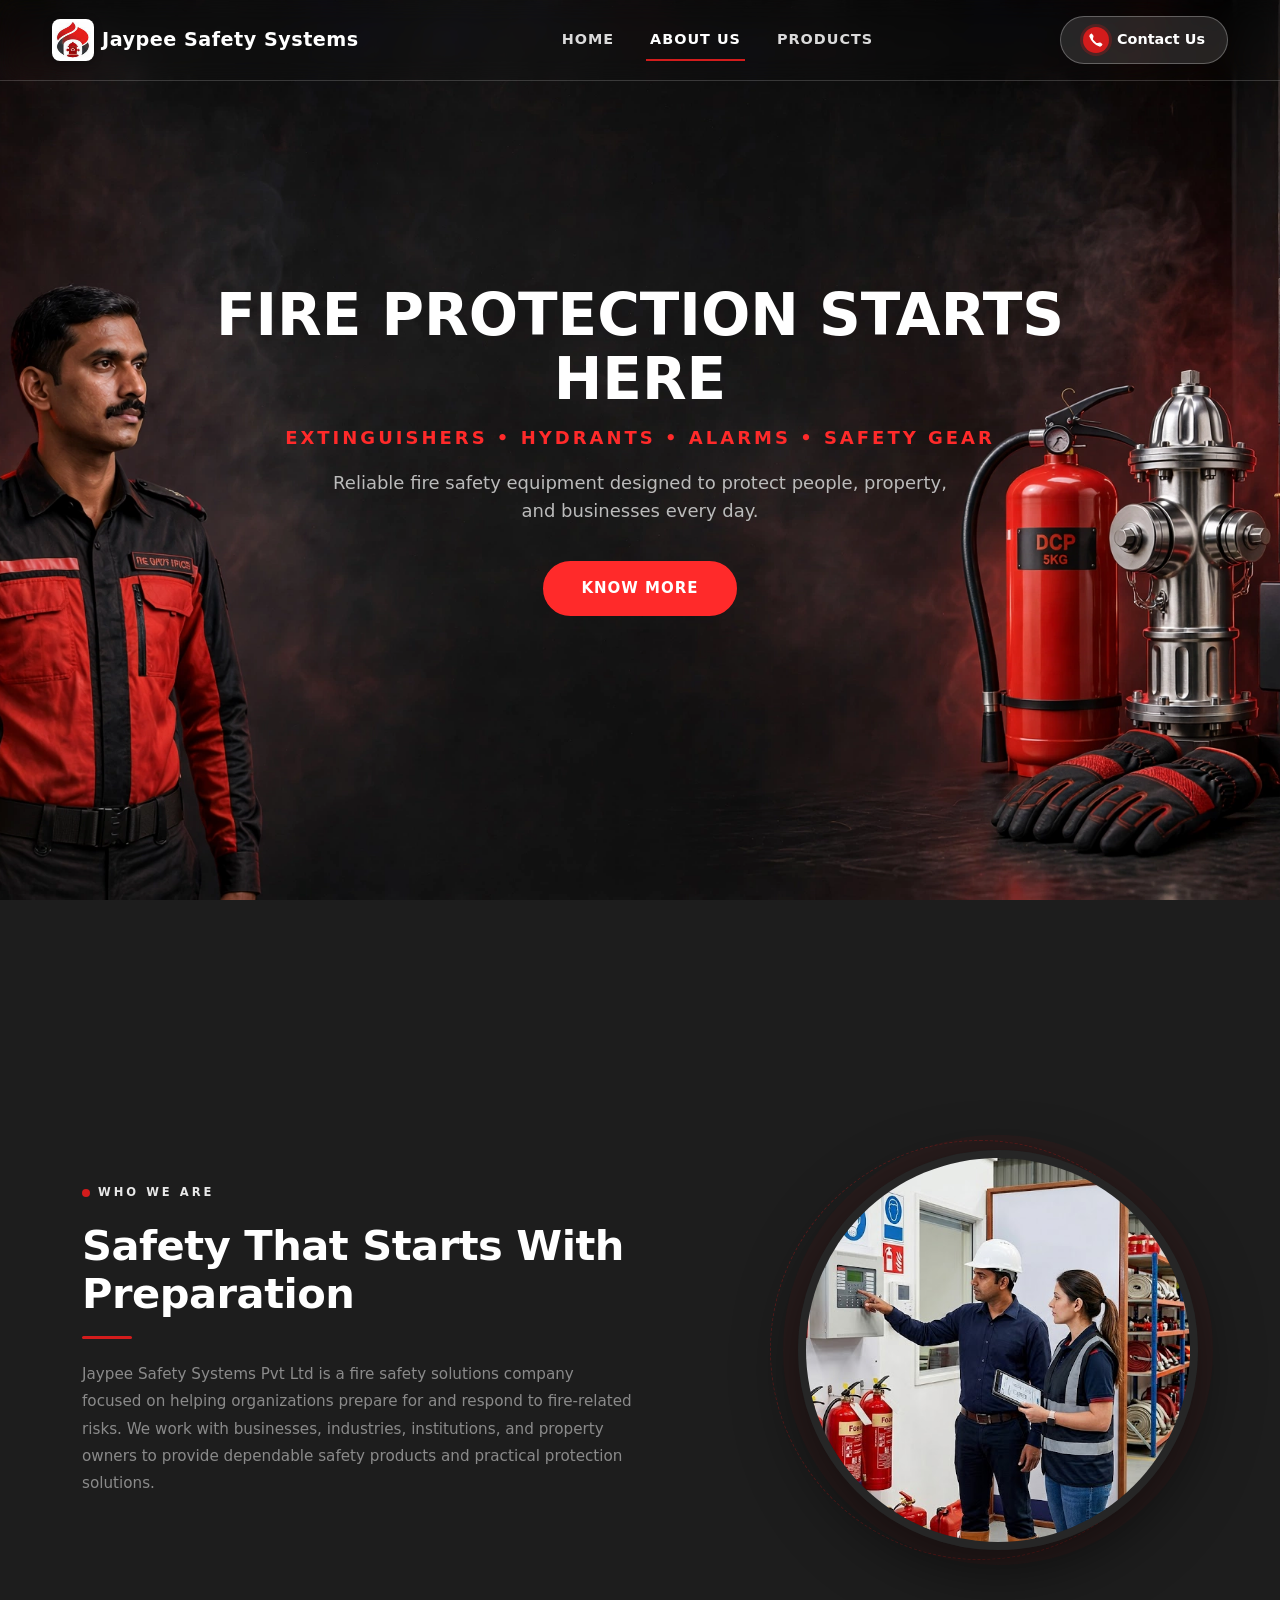
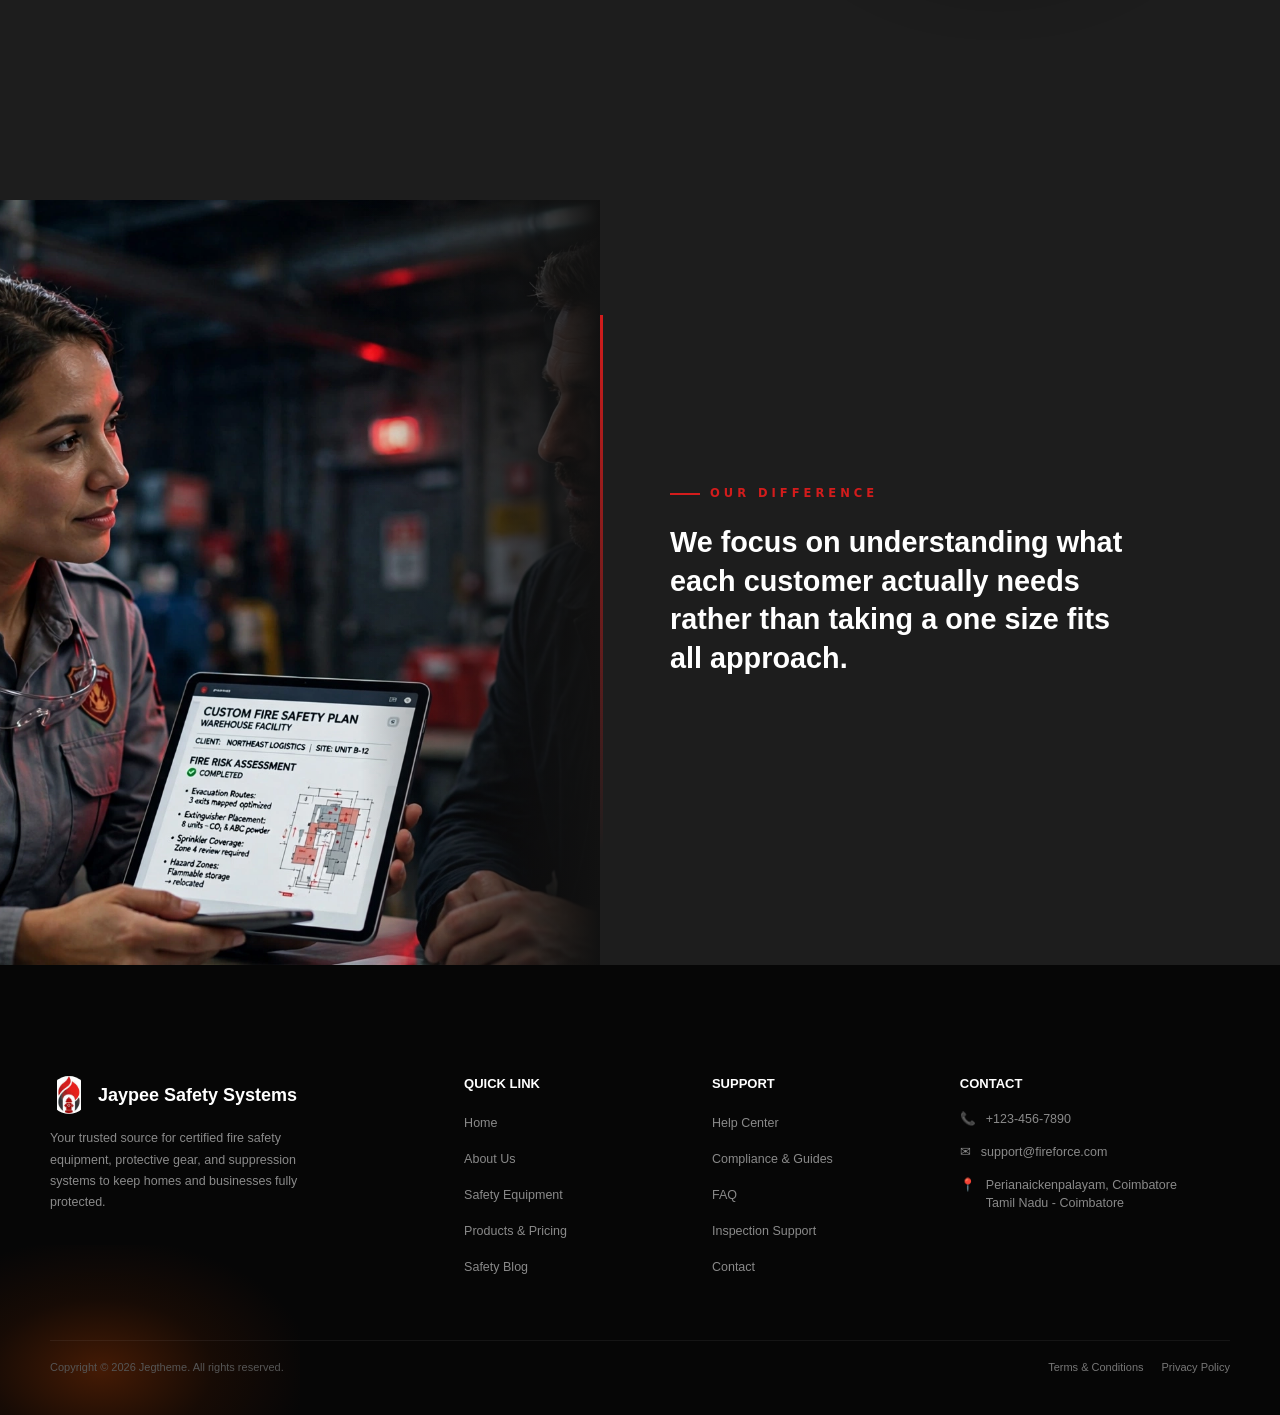
==== About/about.html @ 29f5622a "first commit" ====
<!DOCTYPE html>
<html lang="en">
<head>
    <meta charset="UTF-8">
    <meta name="viewport" content="width=device-width, initial-scale=1.0">
    <link href="https://cdn.jsdelivr.net/npm/bootstrap@5.0.2/dist/css/bootstrap.min.css" rel="stylesheet" integrity="sha384-EVSTQN3/azprG1Anm3QDgpJLIm9Nao0Yz1ztcQTwFspd3yD65VohhpuuCOmLASjC" crossorigin="anonymous">
    <title>About Us</title>
    <link rel="stylesheet" href="about.css">
    <link rel="icon" href="logo.png">
    <link rel="stylesheet" href="script.css">

</head>
<body>
      <script src="https://cdn.jsdelivr.net/npm/bootstrap@5.0.2/dist/js/bootstrap.bundle.min.js" integrity="sha384-MrcW6ZMFYlzcLA8Nl+NtUVF0sA7MsXsP1UyJoMp4YLEuNSfAP+JcXn/tWtIaxVXM" crossorigin="anonymous"></script>


      <nav class="navbar navbar-expand-lg bg-body-tertiary">
    <div class="container-fluid">

        <!-- Logo + Title -->
        <a class="navbar-brand d-flex align-items-center" href="../index.html">
            <img src="logo.png" alt="Logo" width="40" height="40">
            <span class="ms-2">Jaypee Safety Systems</span>
        </a>

        <button class="navbar-toggler" type="button"
            data-bs-toggle="collapse"
            data-bs-target="#navbarSupportedContent">
            <span class="navbar-toggler-icon"></span>
        </button>

        <div class="collapse navbar-collapse" id="navbarSupportedContent">

         <!-- In NAVBAR - same on all 3 pages -->
<ul class="navbar-nav mx-auto">
<li class="nav-item">
    <a class="nav-link" href="../index.html">Home</a>
</li>
  <li class="nav-item"><a class="nav-link active" href="#">About Us</a></li>
<a class="nav-link" href="../Product/product.html">Products</a>
</ul>

            <!-- Contact Button with Phone Icon on Left -->
            <a href="tel:+911234567890" class="btn-contact">
                <svg xmlns="http://www.w3.org/2000/svg" width="16" height="16" fill="currentColor" viewBox="0 0 16 16">
                  <path d="M3.654 1.328a.678.678 0 0 0-1.015-.063L1.605 2.3c-.483.484-.661 1.169-.45 1.77a17.6 17.6 0 0 0 4.168 6.608 17.6 17.6 0 0 0 6.608 4.168c.601.211 1.286.033 1.77-.45l1.034-1.034a.678.678 0 0 0-.063-1.015l-2.307-1.794a.68.68 0 0 0-.58-.122l-2.19.547a1.75 1.75 0 0 1-1.657-.459L5.482 8.062a1.75 1.75 0 0 1-.46-1.657l.548-2.19a.68.68 0 0 0-.122-.58z"/>
                </svg>
                Contact Us
            </a>

        </div>
    </div>
</nav>


<section class="wrw">

    <h2>FIRE PROTECTION STARTS HERE</h2>
    <h3>Extinguishers • Hydrants • Alarms • Safety Gear</h3>
    <p>Reliable fire safety equipment designed to protect people, property, and businesses every day.</p>
    
    <button>Know More</button>

</section>

<section class="wrw2">

      
        <div class="row">
            <div class="st1">
    <h2>WHO WE ARE</h2>
    <h4>Safety That Starts With Preparation</h4>
    <p>Jaypee Safety Systems Pvt Ltd is a fire safety solutions company<br> focused on helping organizations prepare for and respond to fire-related risks. We work with businesses, industries, institutions, and property owners to provide dependable safety products and practical protection solutions.</p>
  </div>
   <div class="st2">
  <img src="works.jpg">
  </div>
        </div>
</section>

<section class="wrw3">
  <div class="row1">
  <div class="our1">
  <img src="client.webp">
  </div>
  <div class="our2">
    <h3>OUR DIFFERENCE</h3>
    <pre>We focus on understanding what each customer actually needs rather than taking a one size fits all approach.
</pre>
  </div>
  </div>
</section>


<section class="final">
    <div class="footer-container">
    
    <!-- Brand Info -->
    <div class="footer-col brand-col">
      <div class="logo">
        <img src="logo.png" alt="">
        <span class="logo-text">Jaypee Safety Systems</span>
      </div>
      <p class="brand-description">
        Your trusted source for certified fire safety equipment, protective gear, and suppression systems to keep homes and businesses fully protected.
      </p>
    </div>

    <!-- Quick Links -->
    <div class="footer-col">
      <h4 class="footer-title">QUICK LINK</h4>
      <ul class="footer-links">
        <li><a href="#home">Home</a></li>
        <li><a href="#about">About Us</a></li>
        <li><a href="#equipment">Safety Equipment</a></li>
        <li><a href="#pricing">Products & Pricing</a></li>
        <li><a href="#blog">Safety Blog</a></li>
      </ul>
    </div>

    <!-- Support Links -->
    <div class="footer-col">
      <h4 class="footer-title">SUPPORT</h4>
      <ul class="footer-links">
        <li><a href="#help">Help Center</a></li>
        <li><a href="#certification">Compliance & Guides</a></li>
        <li><a href="#faq">FAQ</a></li>
        <li><a href="#maintenance">Inspection Support</a></li>
        <li><a href="#contact">Contact</a></li>
      </ul>
    </div>

    <!-- Contact Info -->
    <div class="footer-col contact-col">
      <h4 class="footer-title">CONTACT</h4>
      <ul class="contact-info">
        <li>
          <span class="info-icon">&#128222;</span>
          <a href="tel:+1234567890">+123-456-7890</a>
        </li>
        <li>
          <span class="info-icon">&#9993;</span>
          <a href="mailto:support@fireforce.com">support@fireforce.com</a>
        </li>
        <li>
          <span class="info-icon">&#128205;</span>
          <span> Perianaickenpalayam, Coimbatore<br>Tamil Nadu - Coimbatore</span>
        </li>
      </ul>
    </div>

  </div>

  <!-- Bottom Bar -->
  <div class="footer-bottom">
    <p>Copyright &copy; 2026 Jegtheme. All rights reserved.</p>
    <div class="bottom-links">
      <a href="#terms">Terms &amp; Conditions</a>
      <a href="#privacy">Privacy Policy</a>
    </div>
  </div>
</section>

<script>

 const currentPage = window.location.pathname.split("/").pop();
  document.querySelectorAll('.navbar-nav .nav-link').forEach(link => {
    if(link.getAttribute('href').includes(currentPage)){
      document.querySelector('.nav-link.active')?.classList.remove('active');
      link.classList.add('active');
    }
  });

</script>


<script src="js/about-us.js"></script>

    
</body>
</html>
---- About/about.css ----
*{
  margin: 0;
  padding: 0;
  box-sizing: border-box;
}

.wrw {
  position: relative;
  width: 100%;
  min-height: 100vh;
  min-height: 100dvh; /* fixes mobile */
  background-image: url('hero-bg.webp');
  background-size: cover;
  background-position: center center;
  background-repeat: no-repeat;

  display: flex;
  flex-direction: column;
  justify-content: center;
  align-items: center;
  text-align: center;
  padding: 100px 50px;
}

/* Laptop */
@media (max-width: 1024px) {
  .wrw {
    background-position: center;
    padding: 80px 30px;
  }
}

/* Tablet / Mobile */
@media (max-width: 768px) {
  .wrw {
    min-height: 75vh;
    height: auto;
    padding: 80px 20px 60px;
    background-position: 65% center; /* focus on subject */
  }
}

/* Small phone */
@media (max-width: 480px) {
  .wrw {
    min-height: 60vh;
    padding: 60px 16px 40px;
    background-position: 70% center;
  }
}

/* Dark overlay with fade */
.wrw::before {
  content: "";
  position: absolute;
  inset: 0;
  background:transparent;
  z-index: 1;
}

.wrw h2, .wrw h3, .wrw p, .wrw button {
  position: relative;
  z-index: 2;
  opacity: 0;
}

/* Staggered animations */
.wrw h2 {
  color: #fff;
  font-size: clamp(32px, 5vw, 58px);
  font-weight: 800;
  line-height: 1.1;
  text-transform: uppercase;
  margin: 0 0 15px 0;
  max-width: 900px;
  animation: fadeUp 0.8s ease 0.2s forwards;
}

.wrw h3 {
  color: #ff2a2a;
  font-size: clamp(14px, 2vw, 18px);
  font-weight: 600;
  letter-spacing: 3px;
  text-transform: uppercase;
  margin: 0 0 20px 0;
  animation: fadeUp 0.8s ease 0.4s forwards;
}

.wrw p {
  color: #bbbbbb;
  font-size: clamp(15px, 1.8vw, 18px);
  line-height: 1.6;
  max-width: 650px;
  margin: 0 0 35px 0;
  animation: fadeUp 0.8s ease 0.6s forwards;
}

.wrw button {
  background: #ff2a2a;
  color: #fff;
  border: 2px solid #ff2a2a;
  padding: 14px 36px;
  font-size: 15px;
  font-weight: 700;
  letter-spacing: 1px;
  text-transform: uppercase;
  border-radius: 50px;
  cursor: pointer;
  transition: all 0.3s ease;
  animation: fadeUp 0.8s ease 0.8s forwards, pulseBtn 2s infinite 1.5s;
}

.wrw button:hover {
  background: transparent;
  color: #ff2a2a;
  transform: translateY(-3px) scale(1.05);
  box-shadow: 0 15px 30px rgba(255, 42, 42, 0.4);
}

/* KEYFRAMES */
@keyframes fadeUp {
  from {
    opacity: 0;
    transform: translateY(40px);
  }
  to {
    opacity: 1;
    transform: translateY(0);
  }
}

@keyframes bgZoom {
  from { background-size: 100%; }
  to { background-size: 110%; }
}

@keyframes overlayFade {
  from { opacity: 0; }
  to { opacity: 1; }
}

@keyframes pulseBtn {
  0% { box-shadow: 0 0 0 0 rgba(255, 42, 42, 0.7); }
  70% { box-shadow: 0 0 0 15px rgba(255, 42, 42, 0); }
  100% { box-shadow: 0 0 0 0 rgba(255, 42, 42, 0); }
}

/* Responsive */
@media (max-width: 768px) {
  .wrw {
    min-height: 75vh;
    padding: 80px 20px 60px;
    animation: none; /* disable zoom on mobile for performance */
  }
}

.wrw2 {
  background: #1d1d1d;
  padding: 0 70px;
  color: #fff;
  overflow: hidden;
  height: 100vh;
  min-height: 600px;
  display: flex;
  align-items: center;
  justify-content: center;
}

.wrw2 .row {
  width: 100%;
  max-width: 1280px;
  margin: 0 auto;
  display: flex;
  align-items: center;
  justify-content: space-between;
  gap: 80px;
}

.st1 { flex: 1.1; }

.st1 h2 {
  font-size: 0.72rem;
  font-weight: 700;
  letter-spacing: 3px;
  color: #e8e8e8;
  display: flex;
  align-items: center;
  gap: 8px;
  margin-bottom: 22px;
}

.st1 h2::before {
  content: '';
  width: 8px;
  height: 8px;
  background: #d31c1c;
  border-radius: 50%;
  display: inline-block;
}

.st1 h4 {
  font-size: 2.6rem;
  font-weight: 800;
  line-height: 1.15;
  color: #fff;
  margin-bottom: 22px;
  letter-spacing: -0.5px;
}

.st1 h4::after {
  content: '';
  display: block;
  width: 50px;
  height: 3px;
  background: #d31c1c;
  margin-top: 18px;
  border-radius: 10px;
}

.st1 p {
  font-size: 0.95rem;
  line-height: 1.8;
  color: #8a8a8a;
  max-width: 560px;
}

.st2 {
  flex: 0.9;
  display: flex;
  justify-content: flex-end;
  align-items: center;
  position: relative;
}

.st2::before {
  content: '';
  position: absolute;
  width: 420px;
  height: 420px;
  border: 1px dashed rgba(211,28,28,0.3);
  border-radius: 50%;
  right: 20px;
  z-index: 0;
}

.st2 img {
  width: 400px;
  height: 400px;
  object-fit: cover;
  border-radius: 50%;
  border: 8px solid #262626;
  box-shadow: 0 20px 60px rgba(0,0,0,0.5), 0 0 0 15px rgba(211,28,28,0.06);
  position: relative;
  z-index: 1;
  transition: all 0.5s ease;
}

.st2 img:hover {
  transform: scale(1.02);
  box-shadow: 0 30px 80px rgba(0,0,0,0.6), 0 0 0 15px rgba(211,28,28,0.12);
}

/* ===== RESPONSIVE FIX ===== */
@media (max-width: 1024px) {
  .wrw2 { padding: 0 30px; }
  .wrw2 .row { gap: 50px; }
  .st1 h4 { font-size: 2.2rem; }
  .st2 img { width: 340px; height: 340px; }
  .st2::before { width: 360px; height: 360px; }
}

@media (max-width: 768px) {
  .wrw2 {
    height: auto; /* fix 100vh issue */
    min-height: auto;
    padding: 70px 22px;
    align-items: flex-start;
  }
  .wrw2 .row {
    flex-direction: column;
    gap: 40px;
  }
  .st2 {
    width: 100%;
    justify-content: center;
    order: -1; /* image first on mobile */
  }
  .st2::before {
    right: auto;
    left: 50%;
    transform: translateX(-50%);
    width: 300px;
    height: 300px;
  }
  .st2 img {
    width: 280px;
    height: 280px;
  }
  .st1 h4 { font-size: 1.9rem; }
}

@media (max-width: 480px) {
  .wrw2 { padding: 60px 18px; }
  .st1 h4 { font-size: 1.7rem; }
  .st2 img { width: 240px; height: 240px; }
  .st2::before { width: 260px; height: 260px; }
  .st1 p { font-size: 0.9rem; }
}

.wrw3 {
  background: #111111;
  overflow: hidden;
}

.wrw3 .row1 {
  display: flex;
  min-height: 85vh;
  align-items: stretch;
}

/* LEFT - FULL IMAGE SIDE */
.our1 {
  flex: 1;
  position: relative;
  min-height: 600px;
  overflow: hidden;
}

.our1 img {
  width: 100%;
  height: 100%;
  object-fit: cover;
  position: absolute;
  inset: 0;
  transition: transform 0.8s ease;
}

.our1::after {
  content: '';
  position: absolute;
  inset: 0;
  background: linear-gradient(90deg, rgba(0,0,0,0) 60%, rgba(17,17,17,1) 100%);
}

.our1:hover img {
  transform: scale(1.05);
}

/* RIGHT - CONTENT SIDE */
.our2 {
  flex: 0.9;
  padding: 90px 70px;
  display: flex;
  flex-direction: column;
  justify-content: center;
  background: #1d1d1d;
  position: relative;
}

.our2::before {
  content: '';
  position: absolute;
  left: 0;
  top: 15%;
  width: 3px;
  height: 70%;
  background: linear-gradient(to bottom, #d31c1c, transparent);
}

.our2 h3 {
  font-size: 0.72rem;
  font-weight: 700;
  letter-spacing: 4px;
  color: #d31c1c;
  margin-bottom: 22px;
  display: flex;
  align-items: center;
  gap: 10px;
}

.our2 h3::before {
  content: '';
  width: 30px;
  height: 2px;
  background: #d31c1c;
  display: inline-block;
}

.our2 pre {
  font-family: 'Inter', sans-serif;
  font-size: 1.8rem;
  font-weight: 700;
  line-height: 1.35;
  color: #fff;
  white-space: pre-wrap;
  word-wrap: break-word;
  max-width: 480px;
  margin: 0;
  position: relative;
}

.our2 pre::after {
  content: '"';
  position: absolute;
  top: -40px;
  left: -10px;
  font-size: 6rem;
  color: rgba(211,28,28,0.15);
  font-family: serif;
  line-height: 1;
}

/* RESPONSIVE */
@media (max-width: 992px) {
  .wrw3 .row1 { flex-direction: column; }
  .our1 { min-height: 450px; position: relative; }
  .our1 img { position: relative; height: 450px; }
  .our1::after {
    background: linear-gradient(0deg, rgba(17,17,17,1) 0%, rgba(0,0,0,0) 60%);
  }
  .our2 { padding: 60px 30px; }
  .our2::before { display: none; }
  .our2 pre { font-size: 1.5rem; max-width: 100%; }
}

@media (max-width: 480px) {
  .our1 { min-height: 320px; }
  .our1 img { height: 320px; }
  .our2 { padding: 40px 20px; }
  .our2 pre { font-size: 1.25rem; }
}
---- About/script.css ----
@import url('https://fonts.googleapis.com/css2?family=Anton&family=Oswald:wght@700&display=swap');
@import url('https://fonts.googleapis.com/css2?family=Anton&display=swap');


/* ===== NAVBAR - LIKE YOUR SCREENSHOT ===== */
.navbar {
  position: absolute !important;
  top: 0;
  left: 0;
  width: 100%;
  z-index: 999;
  background: rgba(10, 8, 8, 0.45) !important;
  backdrop-filter: blur(12px) saturate(160%);
  -webkit-backdrop-filter: blur(12px) saturate(160%);
  border-bottom: 1px solid rgba(255,255,255,0.18) !important;
  box-shadow: none !important;
  padding: 14px 40px !important;
}


/* Remove bg-body-tertiary default */
.bg-body-tertiary {
  background: transparent !important;
}

/* Logo */
.navbar-brand {
  color: #fff !important;
  font-weight: 800 !important;
  font-size: 1.2rem !important;
  letter-spacing: 0.5px;
}
.navbar-brand img {
  border-radius: 8px;
  background: #fff;
  padding: 3px;
  width: 42px;
  height: 42px;
  box-shadow: 0 2px 8px rgba(0,0,0,0.3);
}

/* Center Menu */
.navbar-nav {
  gap: 28px;
}.navbar-nav .nav-link {
  color: rgba(255,255,255,0.85) !important;
  font-weight: 600 !important;
  font-size: 0.9rem !important;
  letter-spacing: 1px;
  text-transform: uppercase;
  padding: 8px 4px !important;
  position: relative;
  background: none !important;
  text-decoration: none !important;
}
.navbar-nav .nav-link::after {
  content: '';
  position: absolute;
  bottom: -2px;
  left: 0;
  width: 0;
  height: 2px;
  background: #d31c1c;
  transition: 0.3s ease;
}
.navbar-nav .nav-link:hover::after,
.navbar-nav .nav-link.active::after {
  width: 100%;
}
.navbar-nav .nav-link:hover,
.navbar-nav .nav-link.active {
  color: #fff !important;
}

/* Contact Button - Glass + Phone Icon Left */
.btn-contact {
  display: inline-flex;
  align-items: center;
  gap: 8px;
  background: rgba(255,255,255,0.12) !important;
  backdrop-filter: blur(10px);
  -webkit-backdrop-filter: blur(10px);
  color: #fff !important;
  font-weight: 600;
  font-size: 0.9rem;
  padding: 10px 22px;
  border-radius: 50px;
  text-decoration: none;
  border: 1.5px solid rgba(255,255,255,0.28);
  transition: all 0.3s ease;
  white-space: nowrap;
}

.btn-contact svg {
  background: #d31c1c;
  border-radius: 50%;
  padding: 5px;
  width: 26px;
  height: 26px;
  box-shadow: 0 0 0 3px rgba(211,28,28,0.25);
}

.btn-contact:hover {
  background: #fff !important;
  color: #8a1111 !important;
  border-color: #fff;
  transform: translateY(-2px);
}
.btn-contact:hover svg {
  background: #8a1111;
  fill: #fff;
}

/* Toggler */
.navbar-toggler {
  border: 1.5px solid rgba(255,255,255,0.35) !important;
  background: rgba(255,255,255,0.08);
}
.navbar-toggler-icon {
  background-image: url("data:image/svg+xml,%3csvg xmlns='http://www.w3.org/2000/svg' viewBox='0 0 30 30'%3e%3cpath stroke='rgba(255,255,255,1)' stroke-linecap='round' stroke-width='2' d='M4 7h22M4 15h22M4 23h22'/%3e%3c/svg%3e") !important;
}

/* HERO BG - add this to your hero section */
/* .hero {
  background-color: #000;
  min-height: 100vh;
  padding-top: 80px;
} */

/* Mobile */
@media (max-width: 991.98px) {
  .navbar {
    padding: 12px 18px !important;
    background: rgba(10,8,8,0.85) !important;
  }
  .navbar-collapse {
    background: rgba(18, 12, 12, 0.92) !important;
    backdrop-filter: blur(20px);
    -webkit-backdrop-filter: blur(20px);
    border: 1px solid rgba(255,255,255,0.12);
    border-radius: 14px;
    margin-top: 14px;
    padding: 18px;
    text-align: center;
  }
  .navbar-nav { gap: 6px; }
  .navbar-nav .nav-link { padding: 12px !important; background: rgba(255,255,255,0.06) !important; border-radius: 8px; }
  .navbar-nav .nav-link::after { display: none; }
  .btn-contact { width: 100%; justify-content: center; margin-top: 14px; }
}

@media (max-width: 360px) {
    .navbar-brand span{
         display: none;
    }
}

@media (max-width: 400px) {
    .navbar-brand span{
         display: none;
    }
}

.fg {
  background-image: url(background.webp);
  background-repeat: no-repeat;
  background-size: cover;
  position: relative;
  width: 100%;
  height: 90vh;
  display: flex;
  align-items: center;
  justify-content: space-between;
  padding: 100px 5%;
  gap: clamp(20px, 4vw, 40px);
  overflow: hidden;
  isolation: isolate;
  box-sizing: border-box;
  position: relative;
  z-index: 1;
  padding-bottom: 200px !important; /* creates depth for video to sit */

}

 


/* BLURRED BG */
.fg::before {
  content: '';
  position: absolute;
  inset: -15px;
  filter: blur(4px) brightness(0.65);
  transform: scale(1.08);
  z-index: -2;
}
.fg::after {
  content: '';
  position: absolute;
  inset: 0;
  background: linear-gradient(90deg, rgba(0,0,0,0.88) 0%, rgba(0,0,0,0.55) 50%, rgba(0,0,0,0.8) 100%);
  z-index: -1;
}

.fg1 { flex: 1.2; position: relative; z-index: 1; min-width: 0; }
.fg2 { flex: 0.8; max-width: 420px; position: relative; z-index: 1; min-width: 0; }

/* h4 */
.fg1 h4 {
  color: #fff;
  font-size: clamp(0.7rem, 1.5vw, 0.85rem);
  font-weight: 600;
  letter-spacing: 1.5px;
  text-transform: uppercase;
  display: flex;
  align-items: center;
  gap: 10px;
  margin: 0 0 clamp(16px, 2vw, 24px) 0;
  opacity: 0;
  transform: translateY(15px);
  animation: textUp 0.7s ease 0.2s forwards;
}
.fg1 h4::before {
  content: '';
  width: clamp(14px, 2vw, 18px);
  height: clamp(14px, 2vw, 18px);
  background: #d31c1c;
  border-radius: 50%;
  box-shadow: 0 0 0 4px rgba(211,28,28,0.25);
  flex-shrink: 0;
}

/* H1 - FULLY RESPONSIVE */
.fg1 h1 {
  font-family: 'Anton', Impact, sans-serif;
  line-height: 0.98;
  letter-spacing: 0.5px;
  text-transform: uppercase;
  margin: 0;
  font-size: clamp(2rem, 6vw, 90px);
  background: linear-gradient(180deg, #fff 0%, #fff 50%, #b5b5b5 100%);
  -webkit-background-clip: text;
  -webkit-text-fill-color: transparent;
  background-clip: text;
  filter: drop-shadow(0 2px 0 rgba(0,0,0,0.6));
  overflow: hidden;
  word-break: break-word;
}

.fg1 h1 span {
  display: block;
  opacity: 0;
  transform: translateY(100%);
  animation: h1Reveal 0.9s cubic-bezier(0.77, 0, 0.175, 1) forwards;
  background: linear-gradient(180deg, #fff 0%, #fff 50%, #b5b5b5 100%);
  -webkit-background-clip: text;
  -webkit-text-fill-color: transparent;
  background-clip: text;
}
.fg1 h1 span:nth-child(1) { animation-delay: 0.6s; }
.fg1 h1 span:nth-child(2) { 
  animation-delay: 0.9s; 
  background: linear-gradient(180deg, #fff 0%, #9a9a9a 100%);
  -webkit-background-clip: text;
  -webkit-text-fill-color: transparent;
  background-clip: text;
}

@keyframes h1Reveal {
  to { opacity: 1; transform: translateY(0); }
}

.fg2 p {
  color: rgba(255,255,255,0.78);
  line-height: 1.7;
  margin: clamp(16px, 3vw, 50px) 0 0 0;
  font-size: clamp(13px, 1.6vw, 15px);
  opacity: 0;
  transform: translateY(20px);
  animation: textUp 0.8s ease 1.2s forwards;
}
@keyframes textUp {
  to { opacity: 1; transform: translateY(0); }
}

/* ===== RESPONSIVE FOR ALL SCREEN ===== */

/* 4K & Large Desktop */
@media (min-width: 1600px) {
  .fg { padding: 120px 8%; }
  .fg1 h1 { font-size: 110px; }
  .fg2 { max-width: 520px; }
  .fg2 p { font-size: 17px; }
}

/* Laptop */
@media (max-width: 1200px) {
  .fg { padding: 80px 4%; gap: 30px; }
  .fg2 { max-width: 360px; }
}

/* Tablet Landscape */
@media (max-width: 992px) {
  .fg { 
    flex-direction: column; 
    align-items: flex-start; 
    justify-content: center;
    min-height: auto;
    padding: 90px 6% 60px;
    gap: 20px;
  }
  .fg1, .fg2 { flex: none; width: 100%; }
  .fg2 { max-width: 600px; }
}

/* Tablet Portrait */
@media (max-width: 768px) {
  .fg { padding: 80px 5% 50px; min-height: auto; }
  .fg::after {
    background: linear-gradient(180deg, rgba(0,0,0,0.85) 0%, rgba(0,0,0,0.6) 100%);
  }
  .fg1 h1 { line-height: 0.92; }
}

/* Mobile Large */
@media (max-width: 576px) {
  .fg { padding: 70px 5% 40px; }
  .fg1 h1 { font-size: clamp(32px, 10vw, 44px); }
}

/* Mobile Small - 320px to 480px */
@media (max-width: 480px) {
  .fg { padding: 60px 5% 35px; }
  .fg1 h4 { gap: 8px; letter-spacing: 1px; }
  .fg1 h1 { font-size: 34px; }
  .fg2 p { font-size: 13.5px; line-height: 1.6; }
}

/* Extra Small - 320px */
@media (max-width: 360px) {
  .fg { padding: 50px 4% 30px; }
  .fg1 h1 { font-size: 28px; }
  .fg1 h4 { font-size: 0.65rem; }
}

.vd{
  width:100%;
  height: auto;
  min-height: 600px;
  padding:40px 20px 100px;
  box-sizing:border-box;
  display:flex;
  justify-content:center;
  background-color: #2a2a2e;
    padding-bottom: 40px; /* was 100px/120px - no need extra now */

}

.vd1{
  overflow: hidden; /* change from visible to hidden - contains cards inside */
  position:relative;
  width:100%;
  max-width:1030px;
  height:560px;
  border-radius:14px;
  z-index: 10;
  margin-top: -90px;
  background: #000;
  border-radius: 14px;
}

.vd1 video{
  position:absolute;
  inset:0;
  width:100%;
  height:100%;
  object-fit:cover;
  border-radius:14px;
}

/* DARK GRADIENT OVERLAY */
.vd1::before{
  content:'';
  position:absolute;
  inset:0;
  border-radius:14px;
  background: linear-gradient(90deg, rgba(0,0,0,0.9) 0%, rgba(0,0,0,0.6) 40%, rgba(0,0,0,0.1) 75%);
  z-index:1;
  pointer-events:none;
}

/* LEFT TEXT - OUR STORY */
.vd1 .vd-content, .vd1 .story-content{
  position:absolute;
  left:0; top:0;
  z-index:2;
  max-width:360px;
  padding:40px 0 0 32px;
}
.vd-content h2, .story-content h2{ color:#fff; font-size:18px; font-weight:800; margin:0 0 16px; font-family:'Inter',sans-serif; }
.vd-content p, .story-content p{ color:rgba(255,255,255,0.78); font-size:12px; line-height:1.7; margin:0 0 10px; font-family:'Inter',sans-serif; }
.read-more{ display:inline-flex; gap:6px; color:#fff; font-size:10px; font-weight:700; letter-spacing:1px; text-decoration:none; margin-top:16px; }

/* PLAY BUTTON */
.play-button{
  position:absolute;
  left:60%; top:42%;
  transform:translate(-50%, -50%);
  width:56px; height:56px;
  background:#fff;
  border-radius:50%;
  display:grid;
  place-items:center;
  z-index:3;
  box-shadow:0 0 0 10px rgba(255,255,255,0.15);
  transition:0.3s;
  text-decoration:none;
}
.play-button span{
  width:0; height:0;
  border-left:12px solid #d31c1c;
  border-top:8px solid transparent;
  border-bottom:8px solid transparent;
  margin-left:3px;
  display:block;
}
.story-cards{
  position:absolute;
  width: 75%;
  left: 100px;
  right: 100px;
  bottom: 0px; /* inside video */
  display:flex;
  gap: 16px;
  z-index: 5;
  /* justify-content: flex-start; don't stretch full width */
}
/* Card Container */
.vision-card, 
.mission-card {
  flex: 1;
  display: flex;
  align-items: flex-start; /* Keeps top alignment clean */
  gap: 20px;               /* Space between icon and text content */
  padding: 30px 26px;      /* Generous internal spacing */
  border-radius: 5px;     /* Smooth rounded corners matching the image */
  box-sizing: border-box;
  margin-top: 80px;
}

/* Red Gradient Card */
.vision-card { 
  background: linear-gradient(135deg, #e11d23 0%, #b00f14 100%); 
}

/* Dark Card */
.mission-card {
  background: #0a0a0a;
  border: 1px solid rgba(255, 255, 255, 0.08); 
}

/* Square Icon Container */
.card-icon { 
  width: 52px; 
  height: 52px; 
  background: #000; 
  border-radius: 10px;    /* Matches the subtle rounded inner icon box */
  display: grid; 
  place-items: center; 
  flex-shrink: 0; 
  font-size: 20px; 
  color: #e11d23; 
}


.mission-card .card-icon { 
  background: #1e1e20; 
}

/* Text Formatting */
.card-content h3 { 
  color: #ffffff; 
  font-size: 15px; 
  font-weight: 800; 
  letter-spacing: 0.5px;
  text-transform: uppercase;
  margin: 2px 0 10px 0;   /* Vertically aligns with icon top & spaces body text */
  font-family: 'Inter', sans-serif; 
}

.card-content p { 
  color: rgba(225, 211, 211, 0.85); 
  font-size: 11.5px; 
  margin: 0; 
  font-family: 'Inter', sans-serif; 
}


/* .vision-card{ flex:1; display:flex; gap:12px; padding:19px 18px; background:linear-gradient(135deg, #c81a1f 0%, #8e0f13 100%); border-radius:4px; }
.mission-card{ flex:1; display:flex; gap:12px; padding:18px 16px; background:#0a0a0a; border-radius:4px; border:1px solid rgba(255,255,255,0.06); }
.card-icon{ width:38px; height:38px; background:#000; border-radius:4px; display:grid; place-items:center; flex-shrink:0; font-size:16px; color: rgb(175, 10, 10); }
.mission-card .card-icon{ background:#1e1e20; }
.card-content h3{ color:#fff; font-size:12px; font-weight:800; margin:0 0 6px; font-family:'Inter'; }
.card-content p{ color:rgba(255,255,255,0.68); font-size:10.5px; line-height:1.5; margin:0; font-family:'Inter'; } */

/* ========== FULLY RESPONSIVE ========== */

/* Laptop - 1024 to 1200 */
@media(max-width: 1100px){
  .vd1{ max-width: 90%; height: 520px; }
}

/* Tablet Landscape - 768 to 992 */
@media(max-width: 992px){
  .vd{ min-height: auto; padding: 30px 20px 80px; }
  .vd1{ height: 480px; margin-top: -60px; }
  .vd1 .story-content{ max-width: 320px; padding: 28px 0 0 24px; }
  .play-button{ left: 65%; width: 50px; height: 50px; }
}

/* Tablet Portrait - 600 to 768 */
@media(max-width: 768px){
  .vd{ padding: 20px 15px 60px; }
  .vd1{ height: auto; min-height: auto; margin-top: -30px; display: flex; flex-direction: column; }
  .vd1 video{ position: relative; height: 380px; inset: auto; }
  .vd1::before{ height: 380px; }
  .vd1 .vd-content, .vd1 .story-content{ position: relative; max-width: 100%; padding: 20px; background: #0a0a0a; border-radius: 0 0 14px 14px; }
  .play-button{ left: 50%; top: 190px; transform: translate(-50%, -50%); }
  .story-cards{ position: relative; left: 0; right: 0; bottom: 0; margin-top: -20px; flex-direction: column; padding: 0 12px; }
}

/* Mobile Large - 480 to 600 */
@media(max-width: 576px){
  .vd1 video{ height: 300px; }
  .vd1::before{ height: 300px; background: linear-gradient(180deg, rgba(0,0,0,0.7) 0%, rgba(0,0,0,0.3) 100%); }
  .play-button{ top: 150px; width: 48px; height: 48px; }
  .play-button span{ border-left-width: 10px; border-top-width: 7px; border-bottom-width: 7px; }
  .vd1 .story-content h2{ font-size: 16px; }
  .vd1 .story-content p{ font-size: 11.5px; }
}

/* Mobile Small - 320 to 480 */
@media(max-width: 480px){
  .vd{ padding: 15px 12px 50px; }
  .vd1{ border-radius: 10px; }
  .vd1 video, .vd-poster{ border-radius: 10px; height: 260px; }
  .vd1::before{ border-radius: 10px; height: 260px; }
  .story-cards{ gap: 10px; padding: 0 10px; }
  .vision-card, .mission-card{ padding: 14px 12px; }
  .card-icon{ width: 32px; height: 32px; font-size: 14px; }
  .card-content h3{ font-size: 11px; }
  .card-content p{ font-size: 10px; }
}

/* Extra Small - below 360 */
@media(max-width: 360px){
  .vd1 video{ height: 220px; }
  .vd1::before{ height: 220px; }
  .play-button{ top: 110px; width: 42px; height: 42px; }
}
.num {
  background-color: #000000;
  display: flex;
  justify-content: space-around;
  align-items: center;
  padding: 50px 20px;
  width: 100%;
  box-sizing: border-box;
}

.num > div {
  text-align: center;
}

.num h1 {
  color: #ffffff;
  font-size: 48px;
  font-weight: 800;
  margin: 0;
  line-height: 1;
  font-family: 'Inter', system-ui, -apple-system, sans-serif;
  display: inline-flex;
  align-items: center;
  gap: 6px;
}

/* Red '+' for the first three items (p1, p2, p3) */
.num .p1 h1::after,
.num .p2 h1::after,
.num div:nth-child(3) h1::after {
  content: "+";
  color: #e11d23;
  font-weight: 800;
}

/* Red '%' for the last item */
.num div:nth-child(4) h1::after {
  content: "%";
  color: #e11d23;
  font-weight: 800;
}

.num h5 {
  color: rgba(255, 255, 255, 0.75);
  font-size: 13px;
  font-weight: 400;
  margin: 10px 0 0 0;
  letter-spacing: 0.2px;
  font-family: 'Inter', system-ui, -apple-system, sans-serif;
}

/* Mobile responsiveness */
@media (max-width: 600px) {
  .num {
    flex-direction: column;
    gap: 32px;
  }
}

/* Exact match to reference image */
.why-choose-us{
  height: 100vh;
  background: #212020;
  padding: 80px 0;
  font-family: 'Inter', sans-serif;
  overflow: hidden;
  display: flex;
align-items: center;
justify-content: center;
}

.why-choose-us .container{
  max-width: 1200px;
  margin: 0 auto;
  padding: 0 40px;
  display: flex;
  align-items: center;
  justify-content: space-between;
  gap: 60px;
}

/* Left Side */
.content-left{
  flex: 1;
  max-width: 520px;
}

.sub-heading{
  display: flex;
  align-items: center;
  gap: 8px;
  color: #fff;
  font-size: 10px;
  font-weight: 700;
  letter-spacing: 1.2px;
  margin-bottom: 24px;
}

.sub-heading::before{
  content: '';
  width: 8px;
  height: 8px;
  background: #E10600;
  border-radius: 50%;
  display: inline-block;
}

.main-heading{
  font-size: 42px;
  font-weight: 800;
  line-height: 1.1;
  color: #fff;
  margin: 0 0 20px 0;
  letter-spacing: -0.5px;
}

.main-heading span{
  background: linear-gradient(180deg, #fff 0%, #fff 40%, #666 100%);
  -webkit-background-clip: text;
  -webkit-text-fill-color: transparent;
  background-clip: text;
  display: block;
}

.description{
  color: rgba(255,255,255,0.55);
  font-size: 13px;
  line-height: 1.7;
  margin-bottom: 32px;
  max-width: 420px;
}

.features-grid{
  display: grid;
  grid-template-columns: 1fr 1fr;
  gap: 14px 30px;
  margin-bottom: 36px;
}

.feature-item{
  display: flex;
  align-items: center;
  gap: 8px;
  color: #fff;
  font-size: 12px;
  font-weight: 500;
}

.check-icon{
  width: 14px;
  height: 14px;
  background: #E10600;
  border-radius: 50%;
  display: grid;
  place-items: center;
  font-size: 8px;
  color: #fff;
}

.btn-primary{
  display: inline-block;
  background: #B80D0A;
  color: #fff;
  padding: 12px 28px;
  border-radius: 50px;
  font-size: 11px;
  font-weight: 700;
  letter-spacing: 0.5px;
  text-decoration: none;
  border: 2px solid rgba(255,255,255,0.08);
  box-shadow: 0 0 0 4px rgba(184,13,10,0.15);
  transition: 0.3s;
}

.btn-primary:hover{
  background: #E10600;
  transform: translateY(-1px);
}

/* Right Side */
.content-right{
  flex: 1;
  max-width: 420px;
}

.image-wrapper{
  position: relative;
  width: 100%;
  height: 460px;
  border-radius: 12px;
  overflow: hidden;
  background: #1a1a1a;
}

.image-wrapper img{
  width: 100%;
  height: 100%;
  object-fit: cover;
  object-position: top center;
  border-radius: 12px;
}

/* Badge Overlay - Exact like image */
.badge-overlay{
  position: absolute;
  left: 16px;
  bottom: 16px;
  background: rgba(20,20,20,0.92);
  backdrop-filter: blur(10px);
  border-radius: 8px;
  padding: 10px 14px;
  display: flex;
  align-items: center;
  gap: 12px;
  border: 1px solid rgba(255,255,255,0.06);
}

.ribbon-icon{
  width: 44px;
  height: 44px;
  background: url('data:image/svg+xml,<svg xmlns="http://www.w3.org/2000/svg" viewBox="0 0 44 44"><circle cx="22" cy="16" r="12" fill="%23F4C95A" stroke="%23A52A2A" stroke-width="2"/><circle cx="22" cy="16" r="8" fill="%23FFE8A3"/><path d="M14 28 L10 42 L18 36 L22 42 L26 36 L34 42 L30 28" fill="%23D32F2F"/></svg>') no-repeat center;
  background-size: contain;
}

.badge-text strong{
  display: block;
  color: #fff;
  font-size: 11px;
  font-weight: 800;
  line-height: 1.1;
}

.badge-text span{
  display: block;
  color: rgba(255,255,255,0.7);
  font-size: 10px;
  font-weight: 700;
  letter-spacing: 0.3px;
}

/* Mobile */
@media(max-width: 900px){
  .why-choose-us .container{
    flex-direction: column;
    padding: 0 20px;
  }
  .main-heading{ font-size: 32px; }
  .image-wrapper{ height: 380px; max-width: 100%; }
}
.cta-banner {
  background-color: #000000;
  display: flex;
  justify-content: space-between;
  align-items: center;
  padding: 30px 50px 7px; /* Reduced bottom padding so image extends lower */
  position: relative;
  overflow: visible;      /* Allows cabinet to overflow the bottom */
  box-sizing: border-box;
  width: 100%;
}

.cta-content {
  max-width: 650px;
  z-index: 2;
}

.cta-content h2 {
  color: #ffffff;
  font-size: 42px;
  font-weight: 800;
  line-height: 1.15;
  letter-spacing: 0.5px;
  margin: 0 0 28px 0;
  font-family: 'Inter', system-ui, -apple-system, sans-serif;
  text-transform: uppercase;
  margin-left: 40px;

}

/* Gradient fade on the second line of text */
.cta-content h2 span {
  background: linear-gradient(180deg, #ffffff 30%, rgba(255, 255, 255, 0.35) 100%);
  -webkit-background-clip: text;
  -webkit-text-fill-color: transparent;

}

.cta-phone {
  display: flex;
  align-items: center;
  gap: 5px;
  margin-left: 40px;
}

.phone-icon {
  width: 18px;
  height: 18px;
  background-color: #e11d23;
  border-radius: 50%;
  display: grid;
  place-items: center;
  flex-shrink: 0;
  box-shadow: 0 0 15px rgba(225, 29, 35, 0.4);
}

.phone-icon svg {
  width: 12px;
  height: 12px;
  fill: #ffffff;
}

.cta-phone a {
  color: #ffffff;
  font-size: 12px;
  font-weight: 700;
  text-decoration: none;
  font-family: 'Inter', system-ui, -apple-system, sans-serif;
  letter-spacing: 0.5px;
}

/* Image alignment & overflow trick */
.cta-image {
  position: relative;
  z-index: 5;
  margin-right: 90px;
  margin-bottom: -70px; /* Pulls cabinet down over the section below */
}

.cta-image img {
  max-height: 380px;
  width: 250px;
  display: block;
  /* Soft shadow beneath cabinet base */
  filter: drop-shadow(0px 20px 25px rgba(0, 0, 0, 0.8)); 
}

/* Responsive Styles */
@media (max-width: 992px) {
  .cta-banner {
    padding: 40px 40px 10px;
  }
  .cta-content h2 {
    font-size: 32px;
  }
  .cta-image {
    margin-bottom: -50px;
  }
  .cta-image img {
    max-height: 280px;
  }
}

@media (max-width: 768px) {
  .cta-banner {
    flex-direction: column;
    text-align: center;
    gap: 20px;
    padding: 40px 20px 0;
  }
  .cta-phone {
    justify-content: center;
  }
  .cta-image {
    margin-right: 0;
    margin-bottom: -40px;
  }
}

.team-section {
  background: #1a1919;
  position: relative;
  padding: 80px 20px 120px;
  overflow: visible;
  font-family: 'Inter', sans-serif;
}

.team-header {
  text-align: center;
  max-width: 700px;
  margin: 0 auto 20px;
  position: relative;
  z-index: 2;
}

.tag {
  display: inline-flex;
  align-items: center;
  gap: 8px;
  font-size: 10px;
  font-weight: 700;
  letter-spacing: 1.5px;
  color: #fff;
  margin-bottom: 16px;
}
.tag {
  display: inline-flex;
  align-items: center;
  justify-content: center;
  gap: 10px;
  font-size: 13px;
  font-weight: 700;
  letter-spacing: 2px;
  color: #fff;
  line-height: 1;
}

.tag-dot {
  width: 12px;
  height: 12px;
  background: #ff1a1a;
  border-radius: 50%;
  display: inline-block;
  position: relative;
  flex-shrink: 0;
}

.tag-dot::after {
  content: '';
  position: absolute;
  top: 50%;
  left: 50%;
  transform: translate(-50%, -50%);
  width: 20px;
  height: 20px;
  background: rgba(255,26,26,0.25);
  border-radius: 50%;
}

.team-header h2 {
  font-size: 38px;
  font-weight: 800;
  line-height: 1.1;
  color: #fff;
  letter-spacing: -0.5px;
  margin: 0 0 14px;
}

.team-header h2 span {
  color: #8a8a8a;
  font-weight: 800;
}

.team-header p {
  color: #7a7a7a;
  font-size: 13px;
  line-height: 1.6;
  max-width: 560px;
  margin: 0 auto;
}

/* Image with orange shine behind */
.team-image-container {
  position: relative;
  width: 100%;
  max-width: 820px;
  margin: 0 auto;
  display: flex;
  justify-content: center;
  align-items: flex-end;
  z-index: 1;
}

.team-image-container::before {
  content: '';
  position: absolute;
  top: 50%;
  left: 50%;
  transform: translate(-50%, -35%);
  width: 75%;
  height: 90%;
  background: radial-gradient(ellipse at center, rgba(255,108,0,0.85) 0%, rgba(255,88,0,0.6) 25%, rgba(120,40,0,0.25) 55%, transparent 75%);
  filter: blur(2px);
  z-index: -1;
  pointer-events: none;
}

.team-image-container img {
  width: 100%;
  max-width: 920px;
  height: auto;
  display: block;
  object-fit: contain;
  filter: drop-shadow(0 10px 30px rgba(15, 15, 15, 0.8));
}

/* Popup */
.popup-overlay {
  position: fixed;
  inset: 0;
  background: rgba(0,0,0,0.6);
  backdrop-filter: blur(4px);
  display: flex;
  align-items: center;
  justify-content: center;
  opacity: 0;
  visibility: hidden;
  transition: all 0.3s ease;
  z-index: 9999;
}
.popup-overlay.active {
  opacity: 1;
  visibility: visible;
}
.popup-content {
  background: #fff;
  padding: 32px 28px;
  border-radius: 16px;
  text-align: center;
  transform: scale(0.8);
  transition: transform 0.35s cubic-bezier(0.34,1.56,0.64,1);
  max-width: 360px;
  width: 90%;
  position: relative;
}
.popup-overlay.active .popup-content {
  transform: scale(1);
}
.popup-icon {
  width: 56px;
  height: 56px;
  background: #ff6a1a;
  color: #fff;
  border-radius: 50%;
  display: grid;
  place-items: center;
  font-size: 28px;
  margin: 0 auto 16px;
}
.popup-close {
  position: absolute;
  top: 10px;
  right: 12px;
  background: none;
  border: none;
  font-size: 24px;
  cursor: pointer;
}

/* Newsletter Floating Red Card */
.newsletter-card {
  position: absolute;
  bottom: -40px;
  left: 50%;
  transform: translateX(-50%);
  width: 90%;
  max-width: 900px;
  background: #ff1a1a;
  border-radius: 6px;
  padding: 22px 28px;
  display: flex;
  align-items: center;
  justify-content: space-between;
  gap: 20px;
  z-index: 10;
  box-shadow: 0 20px 40px rgba(0,0,0,0.4);
}

.newsletter-text h3 {
  font-size: 18px;
  font-weight: 800;
  color: #fff;
  margin: 0 0 4px;
  letter-spacing: 0.3px;
}

.newsletter-text h3 span {
  color: rgba(255,255,255,0.6);
}

.newsletter-text p {
  font-size: 11px;
  color: rgba(255,255,255,0.85);
  margin: 0;
}

.newsletter-form {
  display: flex;
  align-items: center;
  background: #fff;
  border-radius: 30px;
  padding: 6px 6px 6px 20px;
  min-width: 340px;
  height: 64px;
}

.newsletter-form input {
  border: none;
  outline: none;
  flex: 1;
  font-size: 12px;
  color: #333;
  background: transparent;
}

.newsletter-form input::placeholder {
  color: #999;
}

.newsletter-form button {
  background: #111;
  color: #fff;
  border: none;
  border-radius: 30px;
  padding: 10px 22px;
  font-size: 10px;
  font-weight: 700;
  letter-spacing: 0.5px;
  cursor: pointer;
  transition: 0.3s;
}

.newsletter-form button:hover {
  background: #000;
}

/* Responsive */
@media (max-width: 768px) {
  .team-header h2 { font-size: 26px; }
  .newsletter-card {
    flex-direction: column;
    align-items: flex-start;
    bottom: -80px;
    padding: 18px;
  }
  .newsletter-form {
    min-width: 100%;
    width: 100%;
  }
}

/* --- FOOTER FINAL SECTION EXACT CSS --- */
.final {
  background: #060606;
  position: relative;
  padding: 90px 40px 0;
  font-family: 'Inter', sans-serif;
  overflow: hidden;
  min-height: 50vh; /* changed from height */
  height: auto;
  display: flex;
  flex-direction: column;
  justify-content: center; /* vertical center */
  align-items: center; /* horizontal center */
}

/* orange glow bottom left */
.final::before {
  content: '';
  position: absolute;
  bottom: -80px;
  left: -100px;
  width: 400px;
  height: 250px;
  background: radial-gradient(ellipse at center, rgba(255,88,0,0.25) 0%, rgba(120,40,0,0.15) 40%, transparent 75%);
  pointer-events: none;
  z-index: 0;
}

.footer-container {
  max-width: 1180px;
  width: 100%;
  margin: 0 auto;
  display: grid;
  grid-template-columns: 1.8fr 1fr 1fr 1.3fr;
  gap: 40px;
  position: relative;
  z-index: 1;
  padding-bottom: 50px;
  border-bottom: 1px solid rgba(255,255,255,0.06);
  place-items: start; /* keep columns aligned top */
}

/* logo */
.brand-col .logo {
  display: flex;
  align-items: center;
  gap: 10px;
  margin-bottom: 14px;
}

.brand-col .logo img {
  width: 38px;
  height: 38px;
  object-fit: contain;
  display: block;
  border-radius: 50%;
}

.logo-text {
  font-size: 18px;
  font-weight: 800;
  color: #fff;
}

.brand-description {
  font-size: 12.5px;
  line-height: 1.7;
  color: #8a8a8a;
  max-width: 280px;
  margin: 0;
  text-align: left;
}

.footer-title {
  font-size: 13px;
  font-weight: 800;
  color: #fff;
  margin: 0 0 18px;
  text-transform: uppercase;
}

.footer-links, .contact-info {
  list-style: none;
  padding: 0;
  margin: 0;
}

.footer-links li { margin-bottom: 12px; }
.footer-links li a {
  font-size: 12.5px;
  color: #8a8a8a;
  text-decoration: none;
}
.footer-links li a:hover { color: #fff; }

.contact-info li {
  display: flex;
  gap: 10px;
  margin-bottom: 14px;
  font-size: 12.5px;
  color: #8a8a8a;
  line-height: 1.5;
}
.contact-info li a { color: #8a8a8a; text-decoration: none; }

.footer-bottom {
  max-width: 1180px;
  width: 100%;
  margin: 0 auto;
  display: flex;
  justify-content: space-between;
  align-items: center;
  padding: 18px 0;
  position: relative;
  z-index: 1;
}

.footer-bottom p {
  font-size: 11px;
  color: #555;
  margin: 0;
}

.bottom-links { display: flex; gap: 18px; }
.bottom-links a {
  font-size: 11px;
  color: #777;
  text-decoration: none;
}

@media (max-width: 992px) {
  .footer-container { grid-template-columns: 1fr 1fr; gap: 30px; }
}
@media (max-width: 600px) {
  .footer-container { grid-template-columns: 1fr; text-align: center; place-items: center; }
  .brand-description { text-align: center; }
  .footer-bottom { flex-direction: column; gap: 10px; text-align: center; }
}
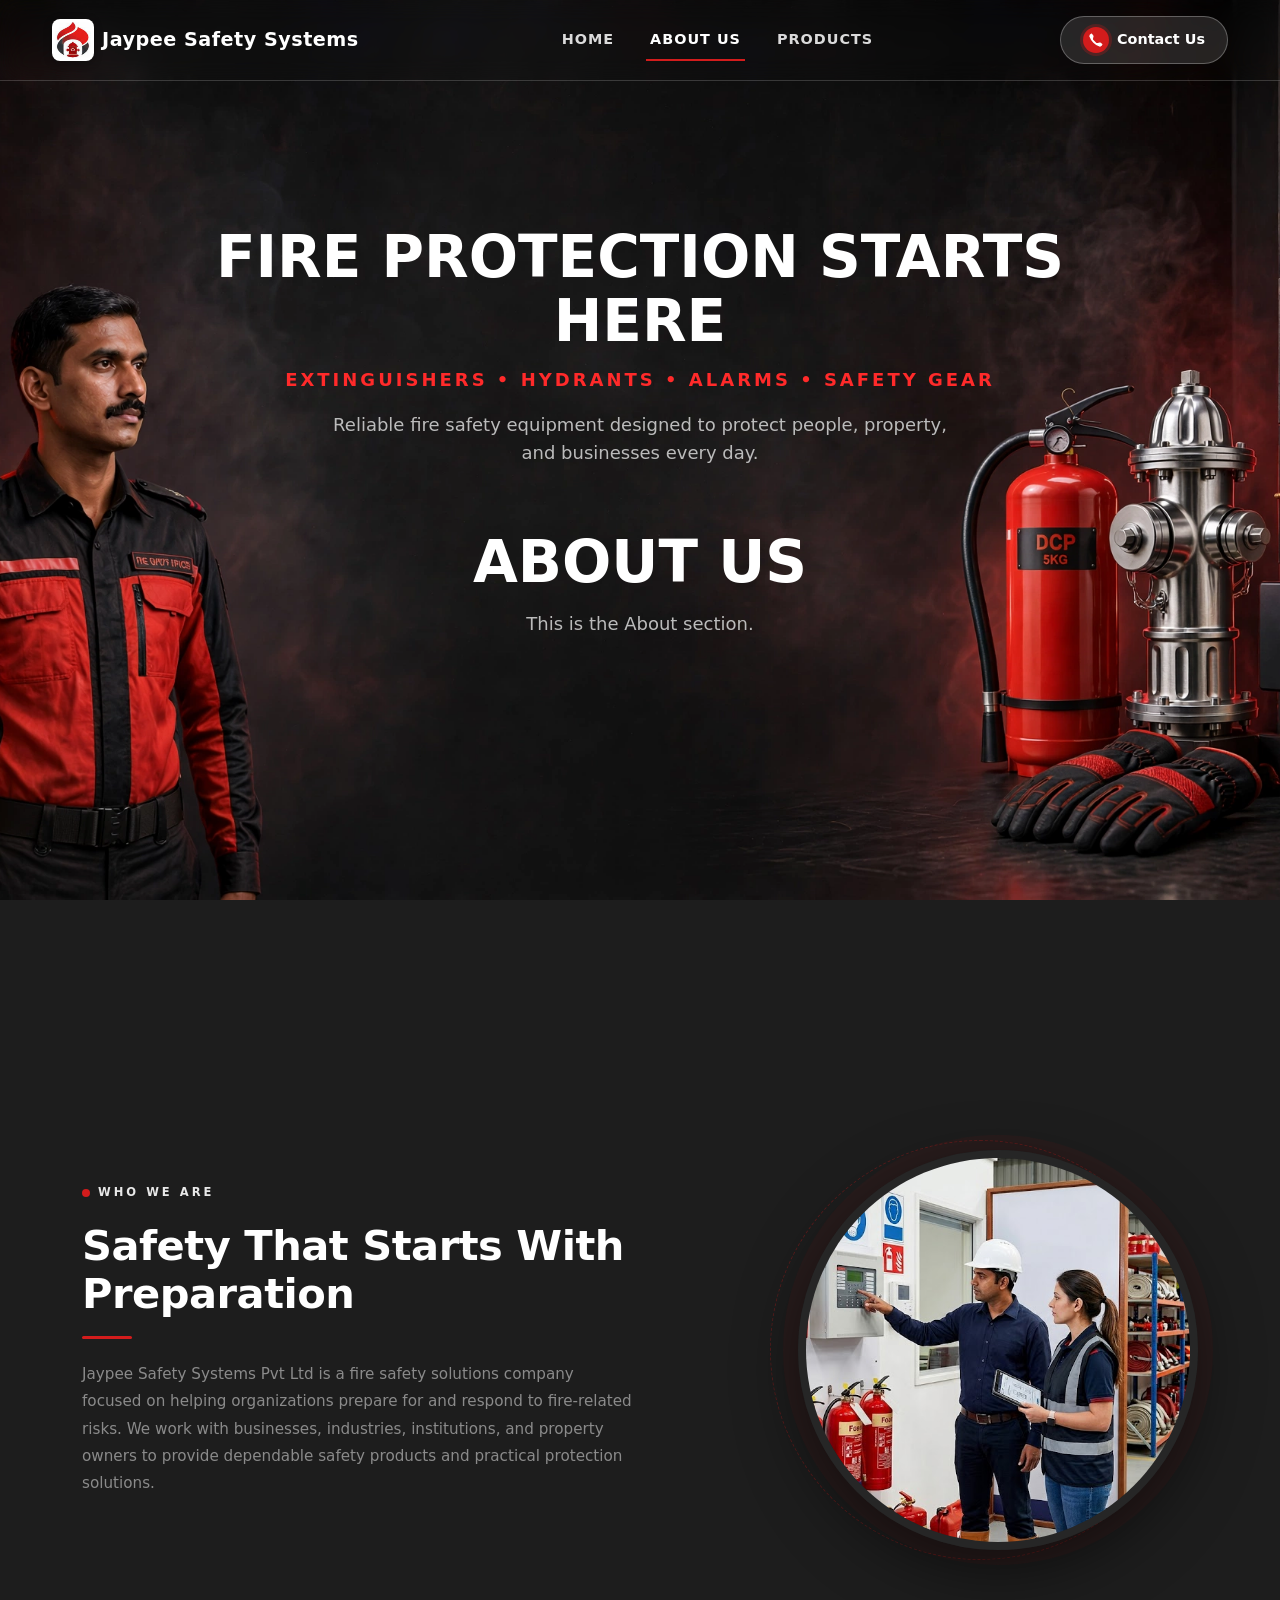
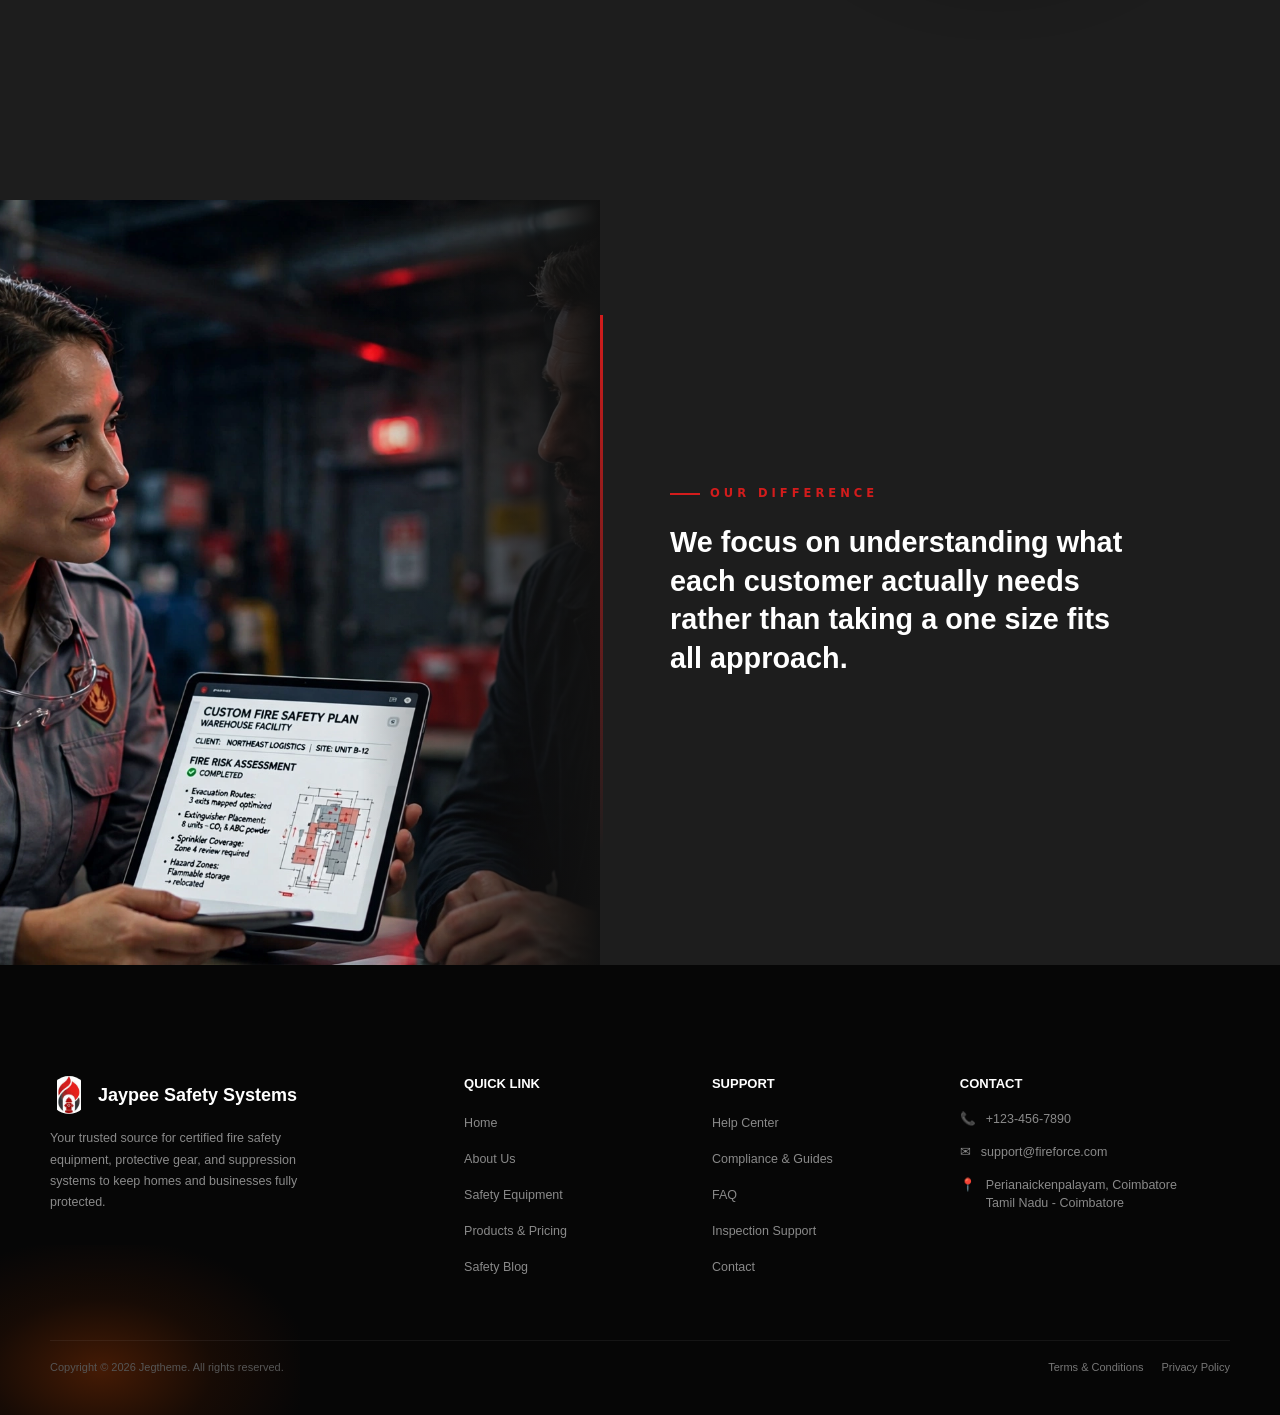
==== commit 683d78cf: "Update about.html" ====
--- a/About/about.html
+++ b/About/about.html
@@ -37,7 +37,7 @@
     <a class="nav-link" href="../index.html">Home</a>
 </li>
   <li class="nav-item"><a class="nav-link active" href="#">About Us</a></li>
-<a class="nav-link" href="../Product/product.html">Products</a>
+<a class="nav-link" href="../all-product/product.html">Products</a>
 </ul>
 
             <!-- Contact Button with Phone Icon on Left -->
@@ -59,7 +59,13 @@
     <h3>Extinguishers • Hydrants • Alarms • Safety Gear</h3>
     <p>Reliable fire safety equipment designed to protect people, property, and businesses every day.</p>
     
-    <button>Know More</button>
+    <button onclick="document.getElementById('about').scrollIntoView({behavior: 'smooth'})"><a href="#wrw2">Know More</a></button>
+ 
+
+<section id="about">
+    <h2>About Us</h2>
+    <p>This is the About section.</p>
+</section>
 
 </section>
 
@@ -178,4 +184,4 @@
 
     
 </body>
-</html>+</html>
--- a/About/about.css
+++ b/About/about.css
@@ -94,8 +94,10 @@
   margin: 0 0 35px 0;
   animation: fadeUp 0.8s ease 0.6s forwards;
 }
-
-.wrw button {
+.wrw a{
+  cursor: pointer;
+}
+.wrw .btn{
   background: #ff2a2a;
   color: #fff;
   border: 2px solid #ff2a2a;
@@ -108,9 +110,11 @@
   cursor: pointer;
   transition: all 0.3s ease;
   animation: fadeUp 0.8s ease 0.8s forwards, pulseBtn 2s infinite 1.5s;
-}
-
-.wrw button:hover {
+  text-decoration: none;
+  
+}
+
+.wrw .btn:hover {
   background: transparent;
   color: #ff2a2a;
   transform: translateY(-3px) scale(1.05);
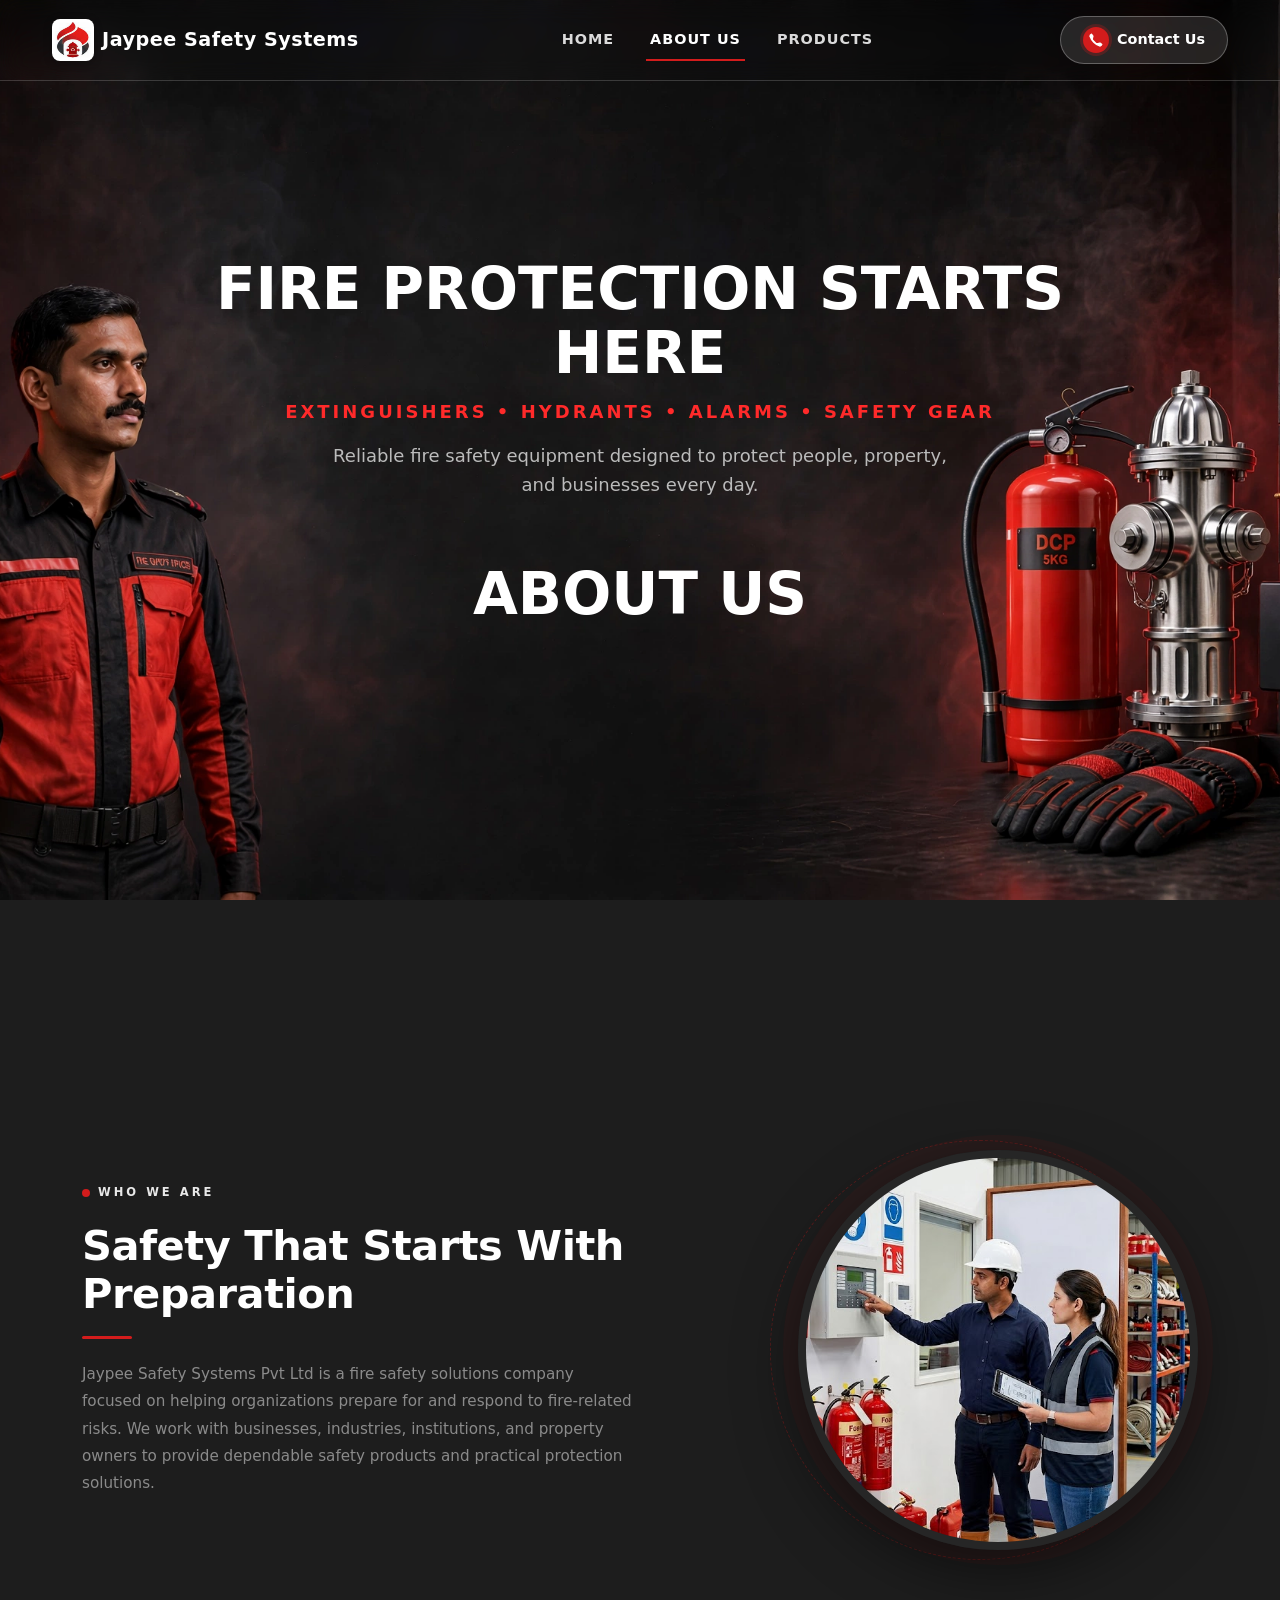
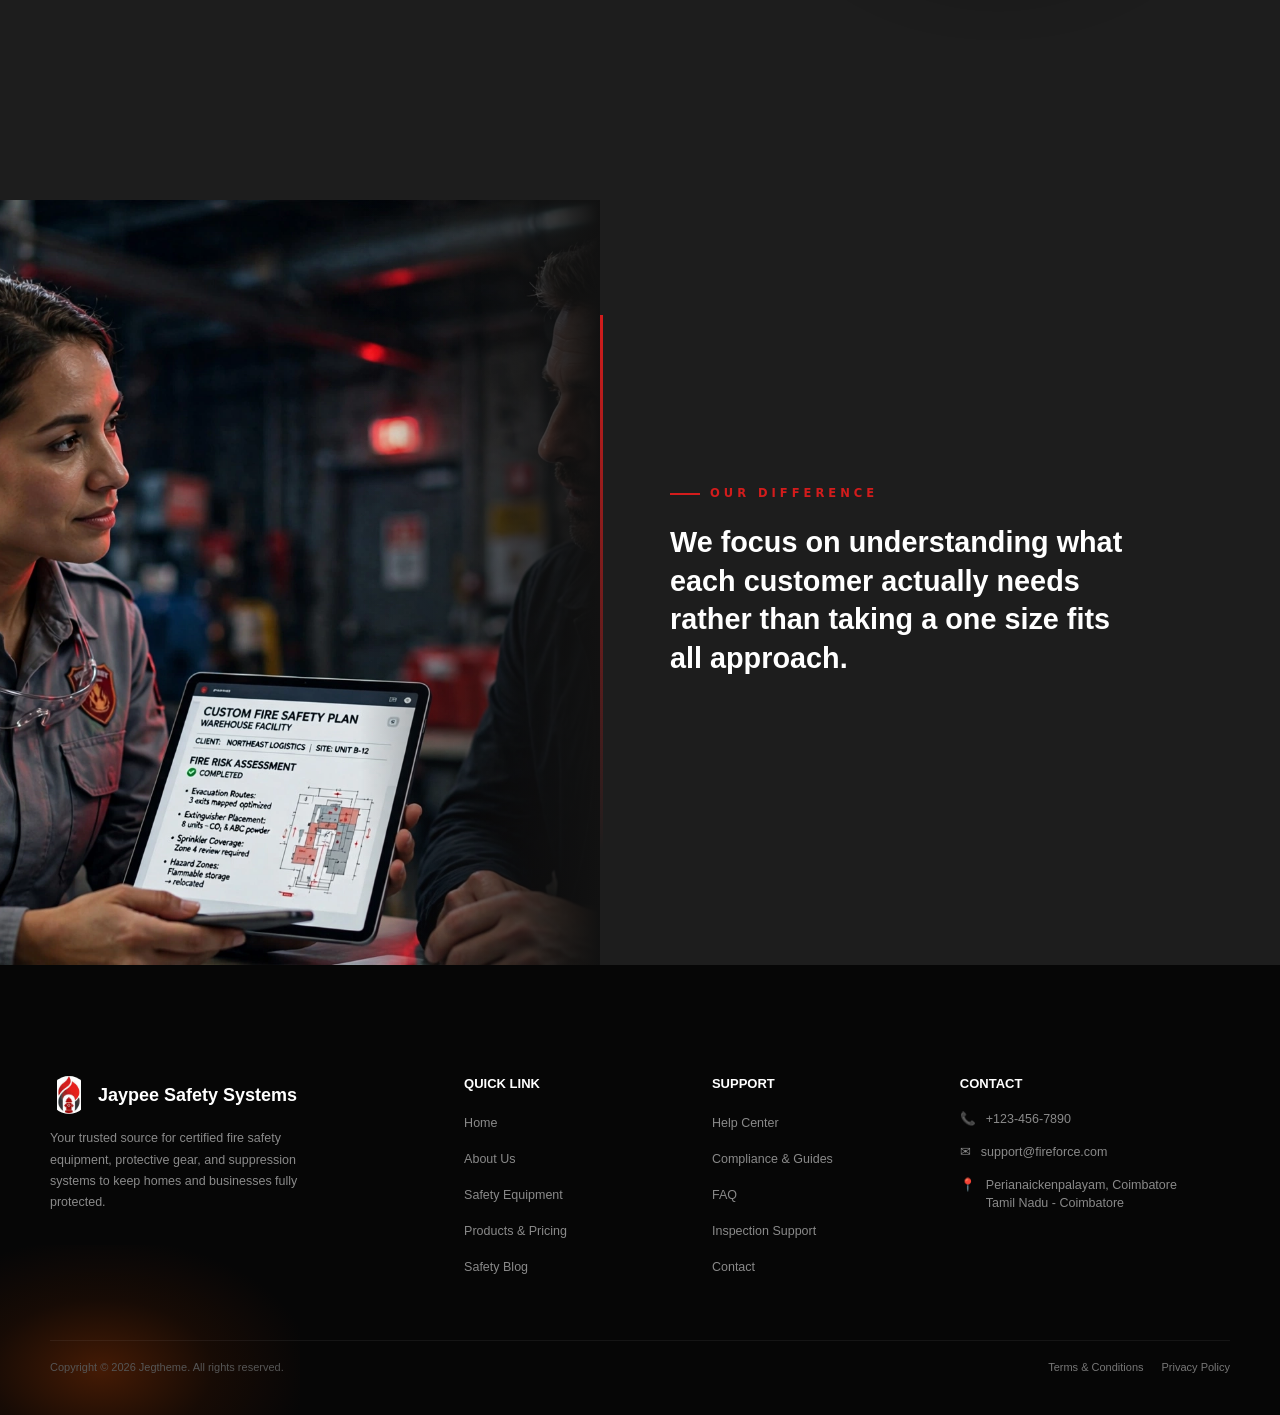
==== commit 938931b0: "Update about.html" ====
--- a/About/about.html
+++ b/About/about.html
@@ -37,7 +37,7 @@
     <a class="nav-link" href="../index.html">Home</a>
 </li>
   <li class="nav-item"><a class="nav-link active" href="#">About Us</a></li>
-<a class="nav-link" href="../all-product/product.html">Products</a>
+<a class="nav-link" href="../index.html">Products</a>
 </ul>
 
             <!-- Contact Button with Phone Icon on Left -->
@@ -64,7 +64,6 @@
 
 <section id="about">
     <h2>About Us</h2>
-    <p>This is the About section.</p>
 </section>
 
 </section>
